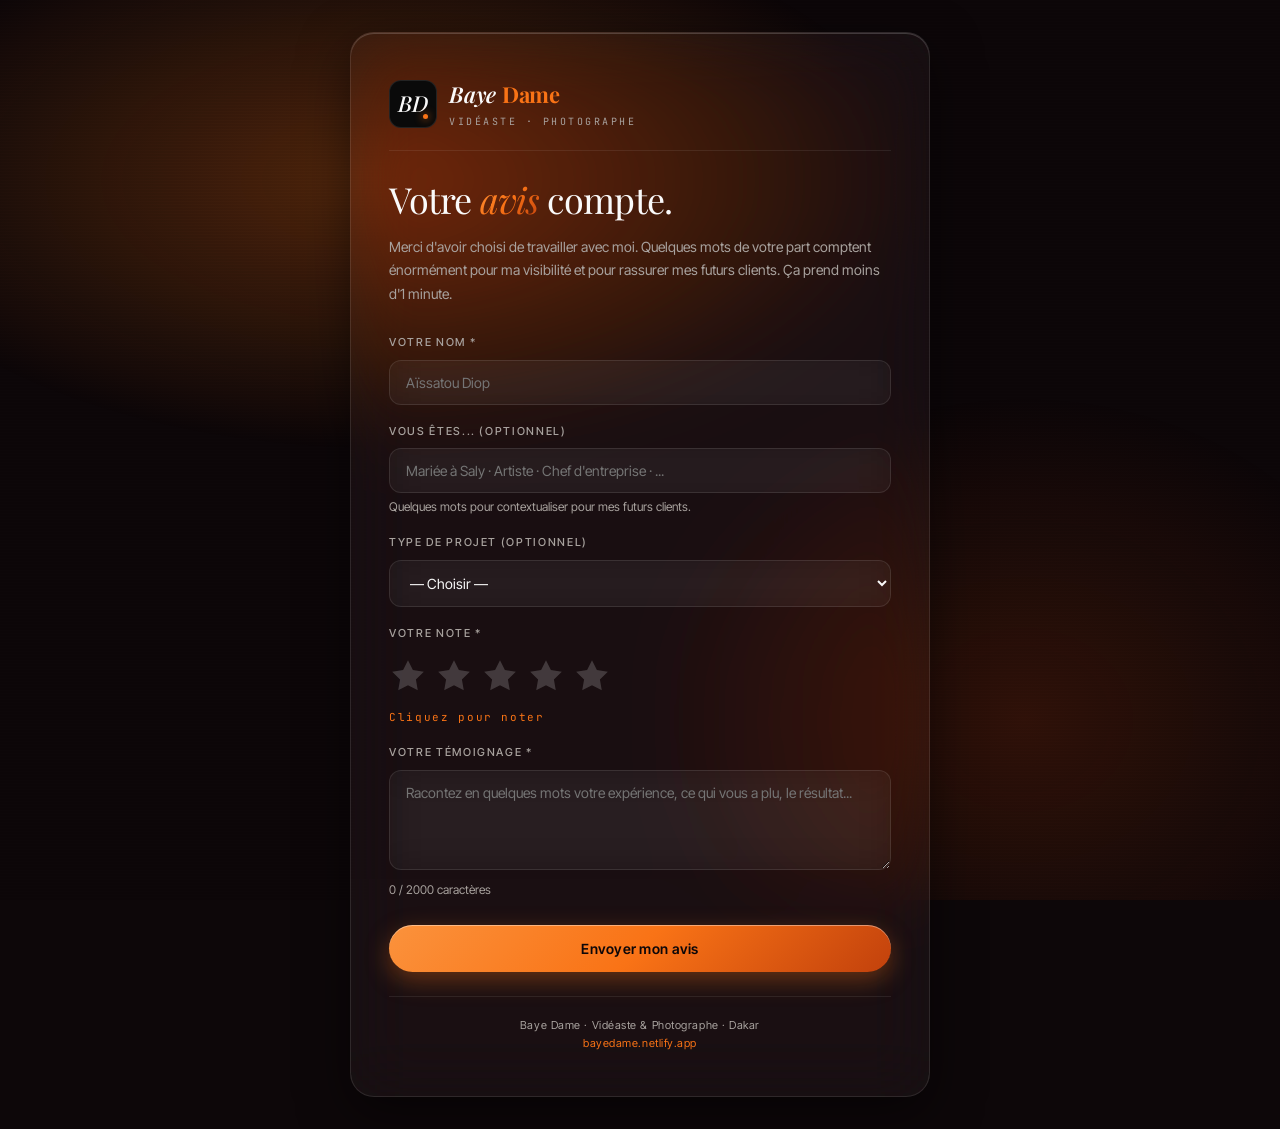
==== avis.html @ b98a88ea "Site portfolio Baye Dame — DA Warm Cinema Glass Portfolio + CV vidéaste/photographe avec back-office" ====
<!DOCTYPE html>
<html lang="fr">
<head>
  <meta charset="UTF-8" />
  <meta name="viewport" content="width=device-width, initial-scale=1.0" />
  <title>Votre avis — Baye Dame</title>
  <meta name="description" content="Laissez votre avis après votre projet avec Baye Dame, vidéaste et photographe à Dakar." />
  <link rel="icon" type="image/svg+xml" href="favicon.svg" />
  <meta name="robots" content="noindex, nofollow" />
  <link rel="preconnect" href="https://fonts.googleapis.com">
  <link rel="preconnect" href="https://fonts.gstatic.com" crossorigin>
  <link href="https://fonts.googleapis.com/css2?family=Inter+Tight:wght@300;400;500;600;700&family=Playfair+Display:ital,wght@0,400;0,500;0,600;1,400;1,500&family=JetBrains+Mono:wght@400;500&display=swap" rel="stylesheet">
  <style>
    :root {
      --bg: #0d0709;
      --bg-alt: #1a0e0a;
      --bg-card: rgba(255, 255, 255, 0.04);
      --fg: #fafafa;
      --fg-dim: #a8a29e;
      --accent: #f97316;
      --accent-2: #fb923c;
      --accent-3: #c2410c;
      --accent-soft: rgba(249, 115, 22, 0.12);
      --line: rgba(255, 255, 255, 0.08);
      --line-strong: rgba(255, 255, 255, 0.18);
      --glass-bg: rgba(255, 255, 255, 0.04);
      --glass-border: rgba(255, 255, 255, 0.10);
      --glass-shine: rgba(255, 255, 255, 0.18);
      --star: #fb923c;
    }
    * { margin: 0; padding: 0; box-sizing: border-box; }
    body {
      background: var(--bg);
      color: var(--fg);
      font-family: 'Inter Tight', sans-serif;
      font-size: 14px;
      line-height: 1.6;
      min-height: 100vh;
      display: grid;
      place-items: center;
      padding: 32px 20px;
      position: relative;
      overflow-x: hidden;
    }
    /* Blobs atmosphériques */
    body::before {
      content: '';
      position: fixed; inset: 0;
      pointer-events: none;
      z-index: 0;
      background:
        radial-gradient(ellipse 70% 50% at 30% 20%, rgba(249, 115, 22, 0.30), transparent 60%),
        radial-gradient(ellipse 50% 60% at 80% 80%, rgba(194, 65, 12, 0.20), transparent 60%);
    }
    body::after {
      content: '';
      position: fixed; inset: 0;
      pointer-events: none;
      z-index: 1;
      background: linear-gradient(180deg, transparent 50%, rgba(0,0,0,0.04) 50%);
      background-size: 100% 3px;
    }

    .card {
      width: 100%;
      max-width: 580px;
      backdrop-filter: blur(32px) saturate(180%);
      -webkit-backdrop-filter: blur(32px) saturate(180%);
      background: var(--glass-bg);
      border: 1px solid var(--glass-border);
      border-radius: 24px;
      padding: 44px 38px;
      position: relative;
      z-index: 2;
      box-shadow:
        inset 0 1px 0 var(--glass-shine),
        0 16px 50px rgba(0, 0, 0, 0.5);
    }
    .brand {
      display: flex;
      align-items: center;
      gap: 12px;
      margin-bottom: 28px;
      padding-bottom: 20px;
      border-bottom: 1px solid var(--line);
    }
    .brand__logo {
      width: 48px;
      height: 48px;
      border-radius: 12px;
      background: #0a0a0a;
      display: grid;
      place-items: center;
      font-family: 'Playfair Display', Georgia, serif;
      font-style: italic;
      font-weight: 500;
      font-size: 22px;
      color: var(--fg);
      position: relative;
      border: 1px solid var(--glass-border);
    }
    .brand__logo::after {
      content: '';
      position: absolute;
      bottom: 8px; right: 8px;
      width: 5px; height: 5px;
      background: var(--accent);
      border-radius: 50%;
      box-shadow: 0 0 8px var(--accent);
    }
    .brand__name {
      font-family: 'Playfair Display', serif;
      font-weight: 600;
      font-style: italic;
      font-size: 22px;
      letter-spacing: -0.01em;
    }
    .brand__name em {
      font-style: normal;
      color: var(--accent);
      font-weight: 700;
    }
    .brand__tagline {
      font-family: 'JetBrains Mono', monospace;
      font-size: 10px;
      letter-spacing: 0.25em;
      color: var(--fg-dim);
      text-transform: uppercase;
      margin-top: 2px;
    }

    h1 {
      font-family: 'Playfair Display', serif;
      font-weight: 400;
      font-size: 36px;
      line-height: 1.15;
      letter-spacing: -0.025em;
      margin-bottom: 14px;
    }
    h1 em {
      font-style: italic;
      background: linear-gradient(135deg, var(--accent-2), var(--accent), var(--accent-3));
      -webkit-background-clip: text;
      background-clip: text;
      color: transparent;
    }
    .intro {
      font-size: 14px;
      color: var(--fg-dim);
      margin-bottom: 28px;
      line-height: 1.7;
    }

    .field { margin-bottom: 18px; }
    .field label {
      display: block;
      font-size: 11px;
      letter-spacing: 0.15em;
      color: var(--fg-dim);
      margin-bottom: 8px;
      text-transform: uppercase;
      font-weight: 500;
    }
    .field input,
    .field textarea,
    .field select {
      width: 100%;
      padding: 13px 16px;
      background: rgba(255, 255, 255, 0.03);
      border: 1px solid var(--glass-border);
      color: var(--fg);
      font-family: inherit;
      font-size: 14px;
      border-radius: 12px;
      outline: none;
      transition: border-color 0.2s, background 0.2s;
      backdrop-filter: blur(20px);
    }
    .field input:focus,
    .field textarea:focus,
    .field select:focus {
      border-color: var(--accent);
      background: rgba(255, 255, 255, 0.05);
    }
    .field textarea { resize: vertical; min-height: 100px; }
    .field-hint {
      font-size: 12px;
      color: var(--fg-dim);
      margin-top: 4px;
    }

    /* ===== STARS ===== */
    .stars {
      display: flex;
      gap: 8px;
      padding: 6px 0;
    }
    .star {
      width: 38px;
      height: 38px;
      cursor: pointer;
      transition: transform 0.15s ease;
      color: var(--line-strong);
    }
    .star:hover { transform: scale(1.15); }
    .star.is-active { color: var(--star); }
    .stars-feedback {
      font-family: 'JetBrains Mono', monospace;
      font-size: 11px;
      letter-spacing: 0.15em;
      color: var(--accent);
      margin-top: 8px;
      min-height: 16px;
    }

    /* ===== SUBMIT ===== */
    .submit-btn {
      width: 100%;
      padding: 15px;
      background: linear-gradient(135deg, var(--accent-2), var(--accent), var(--accent-3));
      color: var(--bg);
      border: none;
      border-radius: 100px;
      font-family: inherit;
      font-size: 14px;
      font-weight: 600;
      letter-spacing: 0.02em;
      cursor: pointer;
      transition: transform 0.3s, box-shadow 0.3s;
      margin-top: 8px;
      box-shadow:
        inset 0 1px 0 rgba(255, 255, 255, 0.4),
        0 8px 24px rgba(249, 115, 22, 0.35);
    }
    .submit-btn:hover {
      transform: translateY(-2px);
      box-shadow:
        inset 0 1px 0 rgba(255, 255, 255, 0.4),
        0 14px 32px rgba(249, 115, 22, 0.55);
    }
    .submit-btn:disabled { opacity: 0.5; cursor: not-allowed; transform: none; }

    .footer {
      text-align: center;
      margin-top: 24px;
      padding-top: 20px;
      border-top: 1px solid var(--line);
      font-size: 11px;
      color: var(--fg-dim);
      letter-spacing: 0.05em;
    }
    .footer a { color: var(--accent); text-decoration: none; }
    .footer a:hover { text-decoration: underline; }

    /* ===== HONEYPOT ===== */
    .honey {
      position: absolute;
      left: -9999px;
      opacity: 0;
      pointer-events: none;
    }

    /* ===== STATES ===== */
    .alert {
      padding: 14px;
      border-radius: 8px;
      font-size: 13px;
      text-align: center;
      margin-top: 16px;
      display: none;
    }
    .alert.is-visible { display: block; }
    .alert-success {
      background: rgba(16, 185, 129, 0.1);
      border: 1px solid #10b981;
      color: #10b981;
    }
    .alert-error {
      background: rgba(239, 68, 68, 0.1);
      border: 1px solid #ef4444;
      color: #ef4444;
    }

    .thanks {
      text-align: center;
      padding: 30px 0;
      display: none;
    }
    .thanks.is-visible { display: block; }
    .thanks-icon {
      width: 72px;
      height: 72px;
      margin: 0 auto 20px;
      border-radius: 50%;
      background: var(--accent-soft);
      display: grid;
      place-items: center;
      color: var(--accent);
      font-size: 36px;
    }
    .thanks h2 {
      font-family: 'Playfair Display', serif;
      font-weight: 400;
      font-size: 32px;
      margin-bottom: 14px;
      letter-spacing: -0.02em;
    }
    .thanks h2 em {
      font-style: italic;
      background: linear-gradient(135deg, var(--accent-2), var(--accent));
      -webkit-background-clip: text;
      background-clip: text;
      color: transparent;
    }
    .thanks p { color: var(--fg-dim); margin-bottom: 24px; line-height: 1.7; }
    .thanks a {
      display: inline-block;
      padding: 13px 26px;
      background: linear-gradient(135deg, var(--accent-2), var(--accent));
      color: var(--bg);
      border-radius: 100px;
      text-decoration: none;
      font-size: 13px;
      font-weight: 600;
      letter-spacing: 0.02em;
      box-shadow:
        inset 0 1px 0 rgba(255, 255, 255, 0.4),
        0 8px 22px rgba(249, 115, 22, 0.4);
      transition: transform 0.3s, box-shadow 0.3s;
    }
    .thanks a:hover {
      transform: translateY(-2px);
      box-shadow:
        inset 0 1px 0 rgba(255, 255, 255, 0.4),
        0 12px 28px rgba(249, 115, 22, 0.55);
    }

    @media (max-width: 600px) {
      body { padding: 16px; }
      .card { padding: 28px 22px; }
      h1 { font-size: 26px; }
      .star { width: 34px; height: 34px; }
    }
  </style>
</head>
<body>

  <div class="card">
    <div class="brand">
      <div class="brand__logo">BD</div>
      <div>
        <div class="brand__name">Baye <em>Dame</em></div>
        <div class="brand__tagline">Vidéaste · Photographe</div>
      </div>
    </div>

    <!-- FORMULAIRE -->
    <div id="form-wrap">
      <h1>Votre <em>avis</em> compte.</h1>
      <p class="intro">
        Merci d'avoir choisi de travailler avec moi. Quelques mots de votre part comptent énormément pour ma visibilité et pour rassurer mes futurs clients. Ça prend moins d'1 minute.
      </p>

      <form id="avis-form" autocomplete="off">

        <!-- Honeypot anti-spam -->
        <div class="honey">
          <label>Ne pas remplir : <input name="bot-field" tabindex="-1" autocomplete="off" /></label>
        </div>

        <div class="field">
          <label for="f-name">Votre nom *</label>
          <input id="f-name" name="name" required maxlength="100" placeholder="Aïssatou Diop" />
        </div>

        <div class="field">
          <label for="f-role">Vous êtes... (optionnel)</label>
          <input id="f-role" name="role" maxlength="200" placeholder="Mariée à Saly · Artiste · Chef d'entreprise · ..." />
          <div class="field-hint">Quelques mots pour contextualiser pour mes futurs clients.</div>
        </div>

        <div class="field">
          <label for="f-project">Type de projet (optionnel)</label>
          <select id="f-project" name="project_type">
            <option value="">— Choisir —</option>
            <option>Mariage</option>
            <option>Clip</option>
            <option>Making-Of</option>
            <option>Concert</option>
            <option>Documentaire</option>
            <option>Corporate</option>
            <option>Publicité</option>
            <option>Reportage / Événementiel</option>
            <option>Photographie</option>
            <option>Autre</option>
          </select>
        </div>

        <div class="field">
          <label>Votre note *</label>
          <div class="stars" id="stars" role="radiogroup" aria-label="Note sur 5">
            <svg class="star" viewBox="0 0 24 24" data-rate="1" role="radio" tabindex="0" aria-label="1 étoile" fill="currentColor">
              <path d="M12 2l3.09 6.26L22 9.27l-5 4.87 1.18 6.88L12 17.77l-6.18 3.25L7 14.14 2 9.27l6.91-1.01L12 2z"/>
            </svg>
            <svg class="star" viewBox="0 0 24 24" data-rate="2" role="radio" tabindex="0" aria-label="2 étoiles" fill="currentColor">
              <path d="M12 2l3.09 6.26L22 9.27l-5 4.87 1.18 6.88L12 17.77l-6.18 3.25L7 14.14 2 9.27l6.91-1.01L12 2z"/>
            </svg>
            <svg class="star" viewBox="0 0 24 24" data-rate="3" role="radio" tabindex="0" aria-label="3 étoiles" fill="currentColor">
              <path d="M12 2l3.09 6.26L22 9.27l-5 4.87 1.18 6.88L12 17.77l-6.18 3.25L7 14.14 2 9.27l6.91-1.01L12 2z"/>
            </svg>
            <svg class="star" viewBox="0 0 24 24" data-rate="4" role="radio" tabindex="0" aria-label="4 étoiles" fill="currentColor">
              <path d="M12 2l3.09 6.26L22 9.27l-5 4.87 1.18 6.88L12 17.77l-6.18 3.25L7 14.14 2 9.27l6.91-1.01L12 2z"/>
            </svg>
            <svg class="star" viewBox="0 0 24 24" data-rate="5" role="radio" tabindex="0" aria-label="5 étoiles" fill="currentColor">
              <path d="M12 2l3.09 6.26L22 9.27l-5 4.87 1.18 6.88L12 17.77l-6.18 3.25L7 14.14 2 9.27l6.91-1.01L12 2z"/>
            </svg>
          </div>
          <div class="stars-feedback" id="stars-feedback">Cliquez pour noter</div>
          <input type="hidden" id="f-rating" name="rating" value="" required />
        </div>

        <div class="field">
          <label for="f-message">Votre témoignage *</label>
          <textarea id="f-message" name="message" required minlength="10" maxlength="2000" placeholder="Racontez en quelques mots votre expérience, ce qui vous a plu, le résultat..."></textarea>
          <div class="field-hint"><span id="char-count">0</span> / 2000 caractères</div>
        </div>

        <button type="submit" class="submit-btn" id="submit-btn">Envoyer mon avis</button>

        <div class="alert alert-error" id="error-msg">
          Une erreur est survenue. Réessayez ou écrivez-moi directement à medounebo0@gmail.com
        </div>
      </form>
    </div>

    <!-- ECRAN DE MERCI -->
    <div class="thanks" id="thanks">
      <div class="thanks-icon">✓</div>
      <h2>Merci <em id="thanks-name"></em> !</h2>
      <p>
        Votre avis a bien été envoyé. Je vais le relire et il apparaîtra sur mon portfolio sous peu.<br/>
        Au plaisir de retravailler ensemble.
      </p>
      <a href="index.html">← Voir mon portfolio</a>
    </div>

    <div class="footer">
      Baye Dame · Vidéaste &amp; Photographe · Dakar<br/>
      <a href="index.html">bayedame.netlify.app</a>
    </div>
  </div>

  <script type="module">
    import { createClient } from 'https://esm.sh/@supabase/supabase-js@2';

    const SUPABASE_URL = 'https://bsaswpsgufyamrnrfkvw.supabase.co';
    const SUPABASE_KEY = 'sb_publishable_E-e-dFA7UfXdZgiRL0jr5A_gVtCfjjl';
    const supabase = createClient(SUPABASE_URL, SUPABASE_KEY);

    const $ = id => document.getElementById(id);

    // Pré-remplissage depuis les query params (ex: ?nom=Aissatou&projet=Mariage)
    const params = new URLSearchParams(window.location.search);
    if (params.get('nom')) $('f-name').value = params.get('nom');
    if (params.get('role')) $('f-role').value = params.get('role');
    const projet = params.get('projet');
    if (projet) {
      const opt = Array.from($('f-project').options).find(o => o.text.toLowerCase().includes(projet.toLowerCase()));
      if (opt) $('f-project').value = opt.value;
    }

    // ===== ÉTOILES =====
    const RATING_LABELS = {
      1: 'Très déçu',
      2: 'Bof',
      3: 'Correct',
      4: 'Très bien',
      5: 'Excellent !'
    };
    let currentRating = 0;
    const stars = $('stars').querySelectorAll('.star');
    function paintStars(rating) {
      stars.forEach(s => {
        const n = parseInt(s.dataset.rate);
        s.classList.toggle('is-active', n <= rating);
      });
    }
    stars.forEach(s => {
      const n = parseInt(s.dataset.rate);
      s.addEventListener('mouseenter', () => paintStars(n));
      s.addEventListener('mouseleave', () => paintStars(currentRating));
      s.addEventListener('click', () => {
        currentRating = n;
        $('f-rating').value = n;
        paintStars(n);
        $('stars-feedback').textContent = RATING_LABELS[n];
      });
      s.addEventListener('keydown', (e) => {
        if (e.key === 'Enter' || e.key === ' ') { e.preventDefault(); s.click(); }
      });
    });

    // ===== COMPTEUR CARACTÈRES =====
    $('f-message').addEventListener('input', () => {
      $('char-count').textContent = $('f-message').value.length;
    });

    // ===== ENVOI =====
    $('avis-form').addEventListener('submit', async (e) => {
      e.preventDefault();
      const honey = document.querySelector('.honey input').value;
      if (honey) return; // bot détecté
      if (currentRating === 0) {
        $('error-msg').textContent = 'Merci de cliquer sur les étoiles pour donner une note.';
        $('error-msg').classList.add('is-visible');
        return;
      }
      $('error-msg').classList.remove('is-visible');
      const btn = $('submit-btn');
      btn.disabled = true;
      btn.textContent = 'Envoi…';

      const payload = {
        client_name: $('f-name').value.trim(),
        client_role: $('f-role').value.trim() || null,
        project_type: $('f-project').value || null,
        rating: currentRating,
        message: $('f-message').value.trim(),
        // status par défaut = 'pending' côté DB
      };

      const { error } = await supabase
        .from('testimonials')
        .insert(payload);

      if (error) {
        btn.disabled = false;
        btn.textContent = 'Envoyer mon avis';
        $('error-msg').textContent = 'Erreur : ' + (error.message || 'Réessayez plus tard.');
        $('error-msg').classList.add('is-visible');
        return;
      }

      $('thanks-name').textContent = payload.client_name;
      $('form-wrap').style.display = 'none';
      $('thanks').classList.add('is-visible');
      window.scrollTo({ top: 0, behavior: 'smooth' });
    });
  </script>
  <script src="analytics.js" defer></script>
</body>
</html>
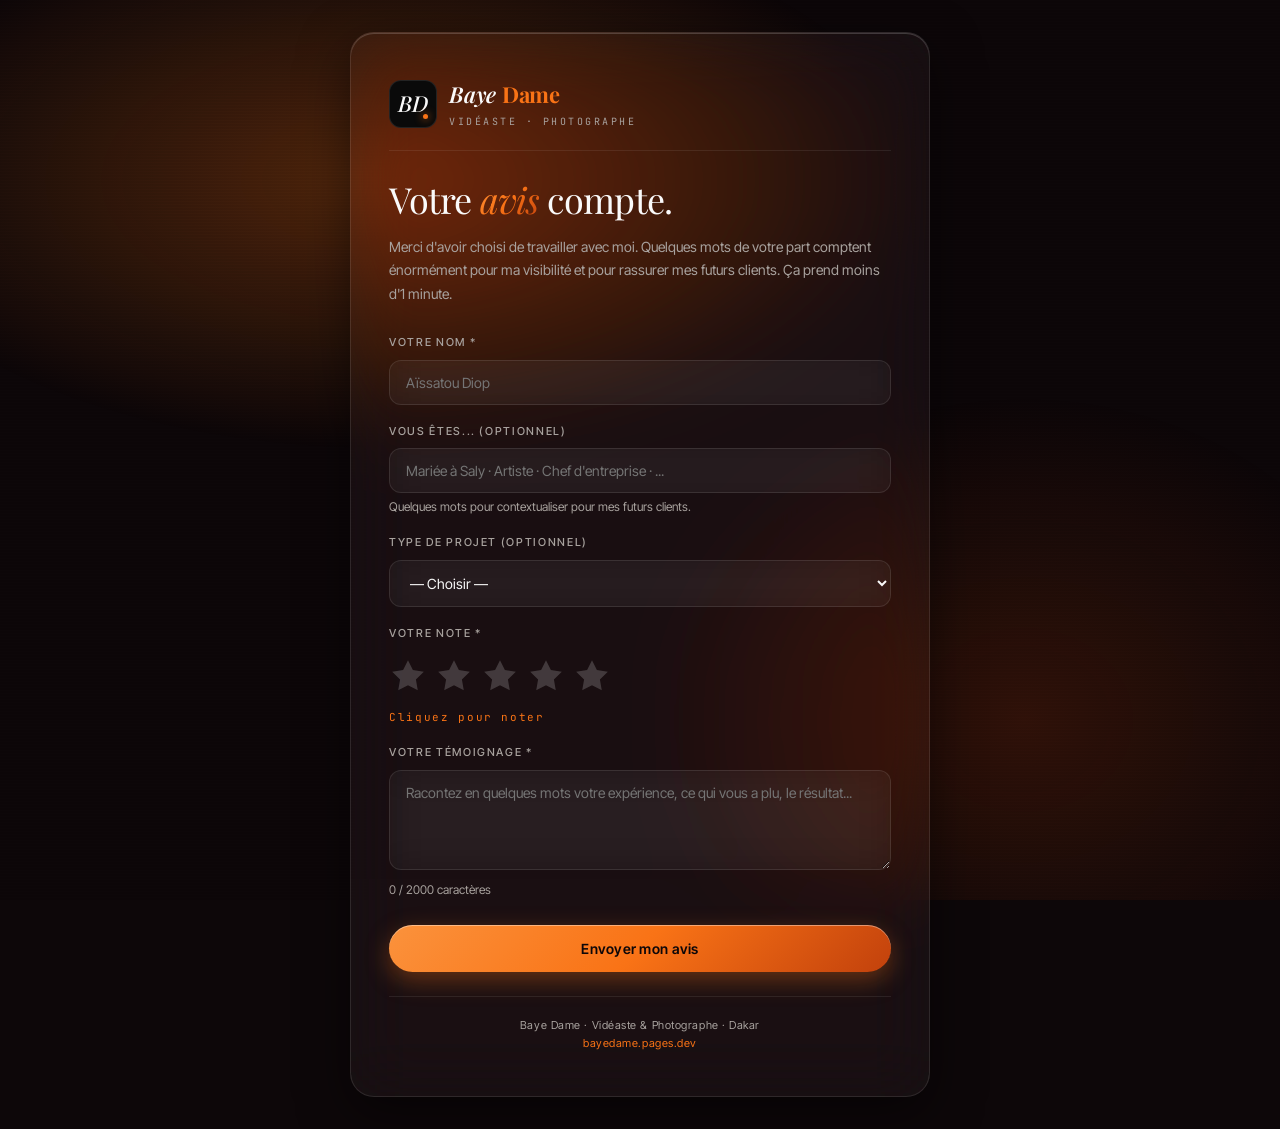
==== commit ff6b54e9: "Migration Netlify → Cloudflare Pages : URL bayedame.pages.dev MAJ sitemap, robots, og:url, canonical" ====
--- a/avis.html
+++ b/avis.html
@@ -446,7 +446,7 @@
 
     <div class="footer">
       Baye Dame · Vidéaste &amp; Photographe · Dakar<br/>
-      <a href="index.html">bayedame.netlify.app</a>
+      <a href="index.html">bayedame.pages.dev</a>
     </div>
   </div>
 
